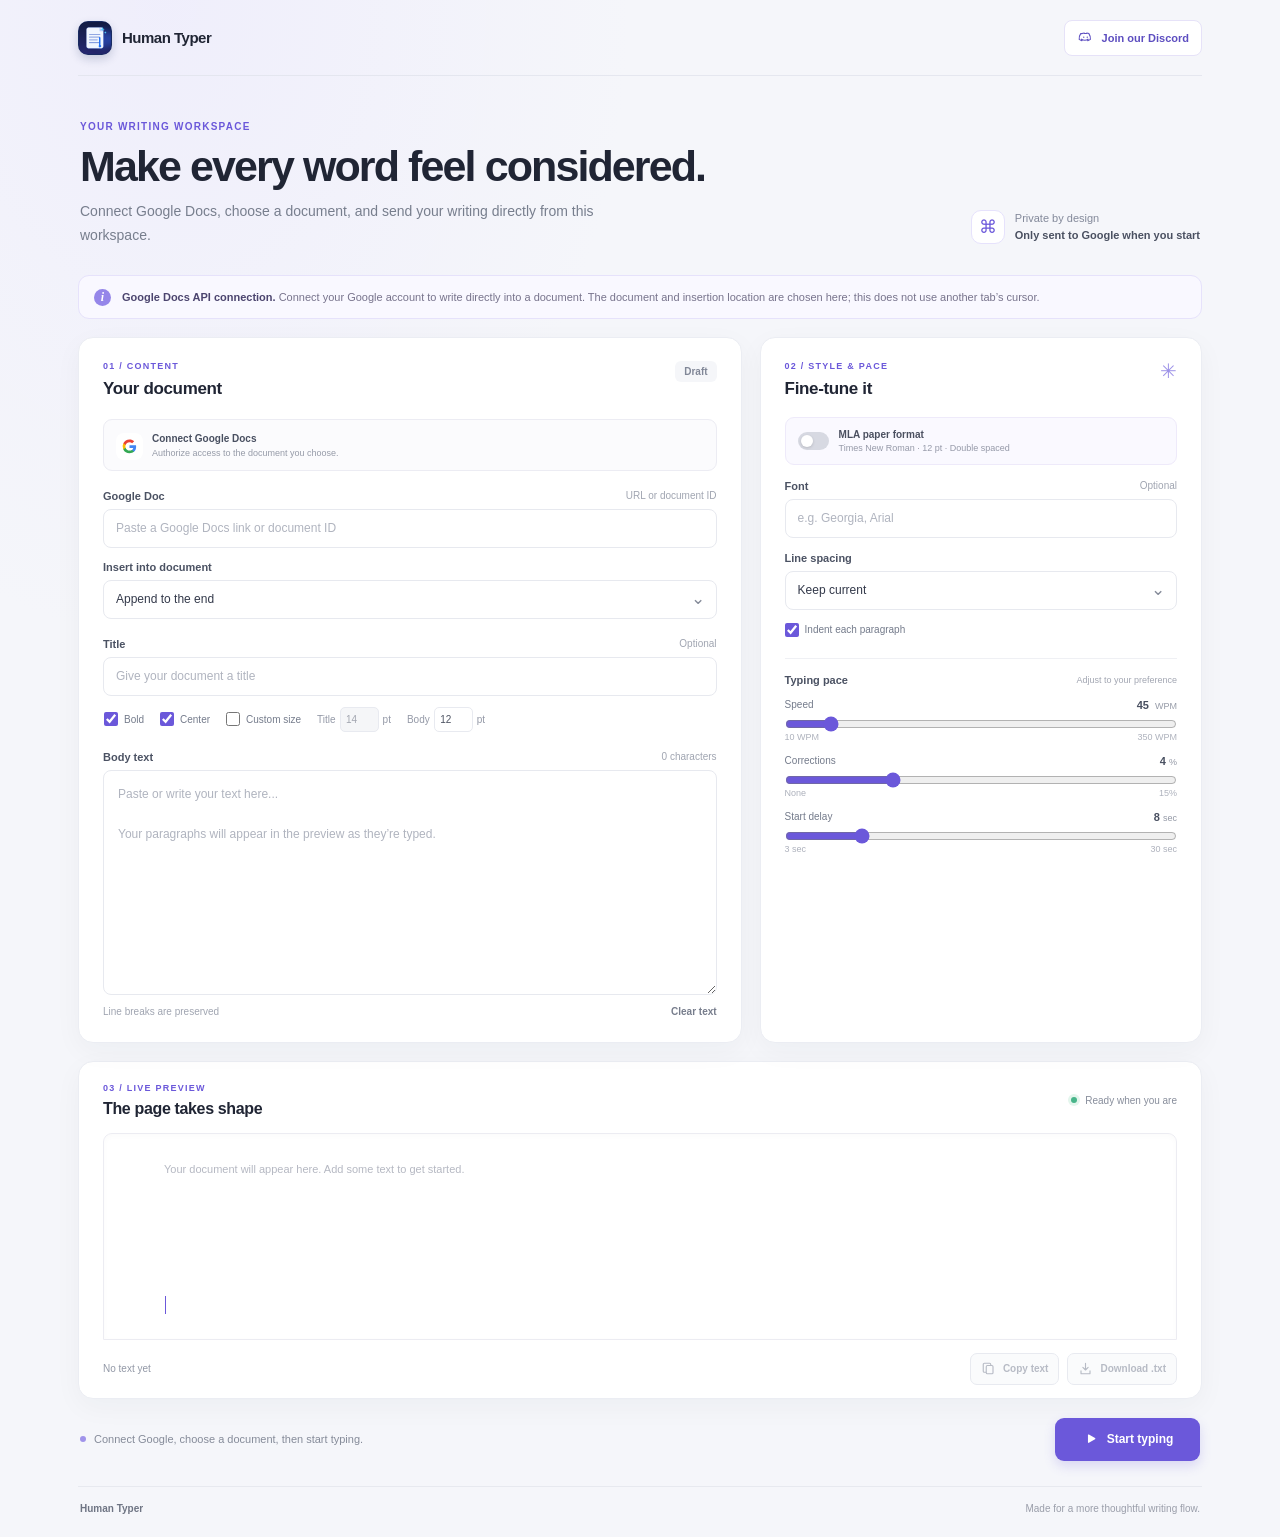
==== index.html @ 3720ee7c "Add files via upload" ====
<!doctype html>
<html lang="en">
  <head>
    <meta charset="utf-8">
    <meta name="viewport" content="width=device-width, initial-scale=1">
    <meta name="theme-color" content="#f5f6fa">
    <meta name="description" content="Connect Google Docs and insert your writing directly into the document from a browser-based workspace.">
    <title>Human Typer — Writing workspace</title>
    <link rel="icon" type="image/png" href="HumanTyperIcon.png">
    <link rel="stylesheet" href="styles.css">
    <script src="https://accounts.google.com/gsi/client" async defer></script>
    <script src="app.js" defer></script>
  </head>
  <body>
    <div class="app-shell">
      <header class="topbar">
        <a class="brand" href="./" aria-label="Human Typer home">
          <span class="brand-mark" aria-hidden="true">
            <img src="HumanTyperIcon.png" alt="">
          </span>
          <span>Human Typer</span>
        </a>
        <a class="discord-link" href="https://discord.gg/YP2UZNAf6" target="_blank" rel="noopener noreferrer">
          <svg viewBox="0 0 24 24" fill="none" aria-hidden="true"><path d="M7.2 6.5a14.2 14.2 0 0 1 3-.9l.4.8a13 13 0 0 1 2.8 0l.4-.8a14.2 14.2 0 0 1 3 .9c1.9 2.8 2.4 5.5 2.1 8.2a12 12 0 0 1-3.7 1.9l-.8-1.3c.5-.2 1-.5 1.4-.8a10 10 0 0 1-9.6 0c.5.3.9.6 1.4.8l-.8 1.3a12 12 0 0 1-3.7-1.9c-.3-2.7.2-5.4 2.1-8.2Z" stroke="currentColor" stroke-width="1.5" stroke-linejoin="round"/><circle cx="9.5" cy="11.5" r="1" fill="currentColor"/><circle cx="14.5" cy="11.5" r="1" fill="currentColor"/></svg>
          <span>Join our Discord</span>
        </a>
      </header>

      <main>
        <section class="intro">
          <div>
            <p class="eyebrow">YOUR WRITING WORKSPACE</p>
            <h1>Make every word<br class="mobile-break"> feel considered.</h1>
            <p class="intro-copy">Connect Google Docs, choose a document, and send your writing directly from this workspace.</p>
          </div>
          <div class="shortcut-note">
            <span class="shortcut-icon" aria-hidden="true">⌘</span>
            <span>Private by design<br><strong>Only sent to Google when you start</strong></span>
          </div>
        </section>

        <section class="notice" aria-label="Google Docs connection">
          <span class="notice-icon" aria-hidden="true">i</span>
          <p><strong>Google Docs API connection.</strong> Connect your Google account to write directly into a document. The document and insertion location are chosen here; this does not use another tab’s cursor.</p>
        </section>

        <div class="workspace">
          <section class="card compose-card" aria-labelledby="compose-heading">
            <div class="card-heading">
              <div>
                <p class="section-kicker">01 / CONTENT</p>
                <h2 id="compose-heading">Your document</h2>
              </div>
              <span class="soft-tag">Draft</span>
            </div>

            <div class="google-connection">
              <div class="connection-header">
                <span class="connection-icon" aria-hidden="true">
                  <svg viewBox="0 0 24 24"><path fill="#4285F4" d="M21.35 12.22c0-.72-.06-1.42-.18-2.09H12v3.96h5.24a4.49 4.49 0 0 1-1.94 2.95v2.42h3.14c1.84-1.7 2.91-4.2 2.91-7.24Z"/><path fill="#34A853" d="M12 21.6c2.64 0 4.86-.88 6.48-2.37l-3.14-2.42c-.87.58-1.98.93-3.34.93-2.56 0-4.73-1.73-5.51-4.05H3.25v2.5A9.79 9.79 0 0 0 12 21.6Z"/><path fill="#FBBC05" d="M6.49 13.69a5.9 5.9 0 0 1 0-3.77v-2.5H3.25a9.78 9.78 0 0 0 0 8.77l3.24-2.5Z"/><path fill="#EA4335" d="M12 5.86c1.44 0 2.74.5 3.76 1.48l2.82-2.82C16.85 2.93 14.64 2 12 2a9.79 9.79 0 0 0-8.75 5.42l3.24 2.5C7.27 7.59 9.44 5.86 12 5.86Z"/></svg>
                </span>
                <div class="connection-copy">
                  <strong id="google-account-status">Connect Google Docs</strong>
                  <small id="google-account-detail">Authorize access to the document you choose.</small>
                </div>
                <button id="google-connect-button" class="connect-button" type="button">Connect Google</button>
              </div>
            </div>

            <label class="field-label" for="document-input">Google Doc <span>URL or document ID</span></label>
            <input id="document-input" class="text-input" type="text" placeholder="Paste a Google Docs link or document ID" autocomplete="url">
            <label class="field-label insertion-label" for="insert-mode">Insert into document</label>
            <div class="select-wrap">
              <select id="insert-mode" class="text-input">
                <option value="append">Append to the end</option>
                <option value="replace">Replace all document content</option>
              </select>
              <span aria-hidden="true">⌄</span>
            </div>
            <p id="document-warning" class="document-warning" hidden>Replacing deletes the existing document body before inserting your text.</p>

            <label class="field-label" for="title-input">Title <span>Optional</span></label>
            <input id="title-input" class="text-input" type="text" maxlength="240" placeholder="Give your document a title">

            <div class="title-options">
              <label class="check-option"><input id="title-bold" type="checkbox" checked><span>Bold</span></label>
              <label class="check-option"><input id="title-center" type="checkbox" checked><span>Center</span></label>
              <label class="check-option"><input id="title-custom-size" type="checkbox"><span>Custom size</span></label>
              <label class="inline-size" for="title-size">Title <input id="title-size" type="number" min="1" max="400" value="14" disabled> pt</label>
              <label class="inline-size" for="body-size">Body <input id="body-size" type="number" min="1" max="400" value="12"> pt</label>
            </div>

            <label class="field-label body-label" for="body-input">Body text <span id="character-count">0 characters</span></label>
            <textarea id="body-input" class="body-input" placeholder="Paste or write your text here...&#10;&#10;Your paragraphs will appear in the preview as they’re typed." spellcheck="true"></textarea>
            <div class="input-footer">
              <span>Line breaks are preserved</span>
              <button id="clear-button" class="text-button" type="button">Clear text</button>
            </div>
          </section>

          <aside class="card settings-card" aria-labelledby="settings-heading">
            <div class="card-heading">
              <div>
                <p class="section-kicker">02 / STYLE & PACE</p>
                <h2 id="settings-heading">Fine-tune it</h2>
              </div>
              <span class="settings-glyph" aria-hidden="true">✳</span>
            </div>

            <label class="mla-option">
              <input id="mla-format" type="checkbox">
              <span class="switch" aria-hidden="true"></span>
              <span class="mla-copy"><strong>MLA paper format</strong><small>Times New Roman · 12 pt · Double spaced</small></span>
            </label>

            <div class="settings-fields">
              <label class="field-label" for="font-input">Font <span>Optional</span></label>
              <input id="font-input" class="text-input" type="text" maxlength="80" placeholder="e.g. Georgia, Arial">

              <label class="field-label spacing-label" for="line-spacing">Line spacing</label>
              <div class="select-wrap">
                <select id="line-spacing" class="text-input">
                  <option value="1.2">Keep current</option>
                  <option value="1">Single</option>
                  <option value="1.5">1.5 lines</option>
                  <option value="2">Double</option>
                  <option value="custom">Custom</option>
                </select>
                <span aria-hidden="true">⌄</span>
              </div>
              <label id="custom-spacing-wrap" class="field-label custom-spacing" for="custom-spacing" hidden>Custom spacing <span>0.5–5 lines</span></label>
              <input id="custom-spacing" class="text-input" type="number" min="0.5" max="5" step="0.05" value="1.25" hidden>

              <label class="check-option indent-option">
                <input id="indent-paragraphs" type="checkbox" checked>
                <span>Indent each paragraph</span>
              </label>
            </div>

            <div class="setting-divider"></div>
            <div class="pace-heading">
              <span class="field-label">Typing pace</span>
              <span class="pace-note">Adjust to your preference</span>
            </div>

            <div class="range-setting">
              <label for="speed-range"><span>Speed</span><strong><output id="speed-value" for="speed-range">45</output> <small>WPM</small></strong></label>
              <input id="speed-range" type="range" min="10" max="350" value="45">
              <div class="range-limits"><span>10 WPM</span><span>350 WPM</span></div>
            </div>
            <div class="range-setting">
              <label for="mistakes-range"><span>Corrections</span><strong><output id="mistakes-value" for="mistakes-range">4</output><small>%</small></strong></label>
              <input id="mistakes-range" type="range" min="0" max="15" value="4">
              <div class="range-limits"><span>None</span><span>15%</span></div>
            </div>
            <div class="range-setting last-range">
              <label for="delay-range"><span>Start delay</span><strong><output id="delay-value" for="delay-range">8</output><small>sec</small></strong></label>
              <input id="delay-range" type="range" min="3" max="30" value="8">
              <div class="range-limits"><span>3 sec</span><span>30 sec</span></div>
            </div>
          </aside>
        </div>

        <section class="card preview-card" aria-labelledby="preview-heading">
          <div class="preview-heading-row">
            <div class="card-heading">
              <div>
                <p class="section-kicker">03 / LIVE PREVIEW</p>
                <h2 id="preview-heading">The page takes shape</h2>
              </div>
            </div>
            <span id="preview-state" class="preview-state"><span></span> Ready when you are</span>
          </div>
          <div class="preview-paper">
            <div id="preview-title" class="preview-title" hidden></div>
            <div id="preview-body" class="preview-body"><span class="preview-placeholder">Your document will appear here. Add some text to get started.</span></div>
            <span id="typing-caret" class="typing-caret" hidden aria-hidden="true"></span>
          </div>
          <div class="preview-footer">
            <span id="progress-label">No text yet</span>
            <div class="preview-actions">
              <button id="copy-button" class="secondary-button" type="button" disabled>
                <svg viewBox="0 0 20 20" fill="none" aria-hidden="true"><rect x="7" y="6" width="9" height="11" rx="1.5" stroke="currentColor" stroke-width="1.5"/><path d="M13 6V4.5A1.5 1.5 0 0 0 11.5 3h-7A1.5 1.5 0 0 0 3 4.5v9A1.5 1.5 0 0 0 4.5 15H7" stroke="currentColor" stroke-width="1.5"/></svg>
                Copy text
              </button>
              <button id="download-button" class="secondary-button" type="button" disabled>
                <svg viewBox="0 0 20 20" fill="none" aria-hidden="true"><path d="M10 3v9m0 0 3.5-3.5M10 12 6.5 8.5M4 13v3.5A.5.5 0 0 0 4.5 17h11a.5.5 0 0 0 .5-.5V13" stroke="currentColor" stroke-width="1.5" stroke-linecap="round" stroke-linejoin="round"/></svg>
                Download .txt
              </button>
            </div>
          </div>
        </section>

        <div class="action-row">
          <p id="action-hint"><span class="hint-dot" aria-hidden="true"></span> Connect Google, choose a document, then start typing.</p>
          <div class="action-buttons">
            <button id="stop-button" class="stop-button" type="button" disabled>Stop</button>
            <button id="start-button" class="start-button" type="button">
              <svg viewBox="0 0 20 20" fill="none" aria-hidden="true"><path d="M7 4.75a.75.75 0 0 1 1.13-.65l7.2 4.25a.75.75 0 0 1 0 1.3l-7.2 4.25A.75.75 0 0 1 7 13.25v-8.5Z" fill="currentColor"/></svg>
              Start typing
            </button>
          </div>
        </div>
      </main>

      <footer class="footer">
        <span>Human Typer</span>
        <span>Made for a more thoughtful writing flow.</span>
      </footer>
      <div id="toast" class="toast" role="status" aria-live="polite"></div>
      <div id="screen-reader-status" class="sr-only" role="status" aria-live="polite"></div>
    </div>
  </body>
</html>
---- styles.css ----
:root {
  color-scheme: light;
  font-family: "DM Sans", -apple-system, BlinkMacSystemFont, "Segoe UI", sans-serif;
  color: #202534;
  background: #f5f6fa;
  font-synthesis: none;
  text-rendering: optimizeLegibility;
  --ink: #202534;
  --muted: #818797;
  --line: #e9ebf1;
  --purple: #6b58da;
  --purple-dark: #5846c3;
  --purple-light: #f1efff;
  --surface: #fff;
  --shadow: 0 8px 28px rgb(34 39 61 / 4%);
}

* { box-sizing: border-box; }

body {
  min-width: 320px;
  margin: 0;
  background:
    radial-gradient(ellipse at 13% 0%, rgb(227 222 255 / 32%), transparent 29rem),
    #f5f6fa;
}

button, input, textarea, select { font: inherit; }
button { cursor: pointer; }
button:disabled { cursor: not-allowed; }

.app-shell { max-width: 1200px; margin: 0 auto; padding: 0 38px; }
.topbar { height: 76px; display: flex; align-items: center; justify-content: space-between; border-bottom: 1px solid rgb(226 228 237 / 80%); }
.brand { display: inline-flex; gap: 10px; align-items: center; color: var(--ink); text-decoration: none; font-family: Manrope, sans-serif; font-size: 15px; font-weight: 800; letter-spacing: -.5px; }
.brand-mark { width: 34px; height: 34px; display: grid; place-items: center; overflow: hidden; border-radius: 10px; background: #192b61; box-shadow: 0 4px 10px rgb(25 43 97 / 20%); }
.brand-mark img { display: block; width: 100%; height: 100%; object-fit: cover; }
.discord-link { display: inline-flex; min-height: 36px; align-items: center; justify-content: center; gap: 8px; padding: 0 12px; border: 1px solid #e6e2f8; border-radius: 8px; color: #5d4ec0; background: #fff; font-size: 11px; font-weight: 700; text-decoration: none; transition: background .15s, border-color .15s; }
.discord-link svg { width: 17px; height: 17px; }
.discord-link:hover { border-color: #c9c1ef; background: #f7f5ff; }
.local-badge { display: inline-flex; align-items: center; gap: 8px; color: #72798b; font-size: 12px; font-weight: 500; }
.local-badge > span, .preview-state > span { width: 7px; height: 7px; border-radius: 50%; background: #48b58a; box-shadow: 0 0 0 3px #e4f6ed; }

.intro { padding: 44px 2px 27px; display: flex; align-items: flex-end; justify-content: space-between; gap: 24px; }
.eyebrow, .section-kicker { margin: 0 0 9px; color: var(--purple); font-size: 10px; line-height: 1.3; font-weight: 700; letter-spacing: 1.25px; }
h1, h2, p { margin-top: 0; }
h1 { margin-bottom: 10px; font-family: Manrope, sans-serif; font-size: clamp(32px, 4vw, 43px); letter-spacing: -1.9px; line-height: 1.12; font-weight: 700; }
.intro-copy { max-width: 560px; margin-bottom: 0; color: #777e8d; font-size: 14px; line-height: 1.7; }
.shortcut-note { display: flex; align-items: center; gap: 10px; margin-bottom: 3px; color: #83899a; font-size: 11px; line-height: 1.6; white-space: nowrap; }
.shortcut-note strong { color: #4a5061; font-weight: 600; }
.shortcut-icon { width: 34px; height: 34px; display: grid; place-items: center; border: 1px solid #e6e2fc; border-radius: 10px; color: var(--purple); background: #fff; font-size: 18px; }
.mobile-break { display: none; }

.notice { display: flex; align-items: flex-start; gap: 11px; padding: 12px 15px; border: 1px solid #e6e2fb; border-radius: 11px; background: #f9f8ff; }
.notice-icon { flex: 0 0 17px; width: 17px; height: 17px; display: grid; place-items: center; margin-top: 1px; border-radius: 50%; color: #fff; background: #9586e9; font-family: Georgia, serif; font-size: 12px; font-style: italic; font-weight: 700; }
.notice p { margin: 0; color: #77738c; font-size: 11px; line-height: 1.65; }
.notice strong { color: #4c456f; font-weight: 700; }

.workspace { display: grid; grid-template-columns: minmax(0, 1.35fr) minmax(310px, .9fr); gap: 18px; margin-top: 18px; align-items: stretch; }
.card { border: 1px solid #ebedf3; border-radius: 15px; background: var(--surface); box-shadow: var(--shadow); }
.compose-card, .settings-card { padding: 23px 24px; }
.card-heading { display: flex; align-items: flex-start; justify-content: space-between; gap: 12px; }
.card-heading h2 { margin: 0; font-family: Manrope, sans-serif; font-size: 17px; font-weight: 700; letter-spacing: -.35px; }
.card-heading .section-kicker { margin-bottom: 6px; font-size: 9px; }
.soft-tag { padding: 5px 9px; border-radius: 6px; color: #818797; background: #f5f6f9; font-size: 10px; font-weight: 600; }
.settings-glyph { color: #9c91e7; font-size: 20px; line-height: 1; }

.field-label { display: flex; justify-content: space-between; gap: 10px; margin: 19px 0 7px; color: #4b5263; font-size: 11px; font-weight: 600; }
.field-label > span { color: #a0a5b1; font-size: 10px; font-weight: 400; }
.text-input { width: 100%; height: 39px; padding: 0 12px; border: 1px solid #e7e9ef; border-radius: 8px; outline: none; color: #33394a; background: #fff; font-size: 12px; transition: border-color .15s, box-shadow .15s; }
.text-input::placeholder, textarea::placeholder { color: #b0b4bf; }
.text-input:focus, .body-input:focus { border-color: #9a8ee9; box-shadow: 0 0 0 3px rgb(107 88 218 / 10%); }
.text-input:disabled { color: #a3a7b2; background: #f6f7f9; }
.google-connection { margin-top: 20px; padding: 13px 12px 10px; border: 1px solid #ececf3; border-radius: 9px; background: #fbfbfd; }
.connection-header { display: flex; align-items: center; gap: 9px; }
.connection-icon { flex: 0 0 27px; width: 27px; height: 27px; display: grid; place-items: center; border-radius: 8px; background: white; }
.connection-icon svg { width: 17px; height: 17px; }
.connection-copy { min-width: 0; flex: 1; display: grid; gap: 3px; }
.connection-copy strong { color: #484f60; font-size: 10px; font-weight: 700; }
.connection-copy small { color: #969ba8; font-size: 9px; line-height: 1.4; }
.connect-button { flex: 0 0 auto; min-height: 31px; padding: 0 10px; border: 1px solid #e6e2f8; border-radius: 7px; color: #5d4ec0; background: #fff; font-size: 10px; font-weight: 700; }
.connect-button[hidden] { display: none; }
.connect-button[href] { display: inline-flex; align-items: center; text-decoration: none; }
.connect-button:hover { border-color: #c9c1ef; background: #f7f5ff; }
.connect-button:disabled { opacity: .6; cursor: wait; }
.client-config { margin-top: 11px; padding-top: 9px; border-top: 1px solid #eff0f4; }
.client-config summary { color: #777d8c; font-size: 9px; font-weight: 600; cursor: pointer; }
.client-config > p { margin: 8px 0; color: #969ba8; font-size: 9px; line-height: 1.55; }
.client-config .field-label { margin-top: 9px; }
.insertion-label { margin-top: 13px; }
.document-warning { margin: 7px 0 0; color: #a6574e; font-size: 10px; line-height: 1.5; }
.document-warning[hidden] { display: none; }
.title-options { display: flex; flex-wrap: wrap; align-items: center; gap: 11px 16px; padding: 11px 1px 3px; }
.check-option { display: inline-flex; align-items: center; gap: 6px; color: #747b8b; font-size: 10px; white-space: nowrap; cursor: pointer; }
.check-option input, .mla-option > input { width: 14px; height: 14px; margin: 0; accent-color: var(--purple); cursor: pointer; }
.inline-size { display: inline-flex; align-items: center; gap: 4px; color: #9499a7; font-size: 10px; white-space: nowrap; }
.inline-size input { width: 39px; height: 25px; padding: 0 4px; border: 1px solid #e8eaf0; border-radius: 5px; color: #4d5362; background: #fff; font-size: 10px; text-align: center; }
.inline-size input:disabled { color: #a2a6b0; background: #f5f6f8; }
.body-label { margin-top: 16px; }
.body-input { display: block; width: 100%; min-height: 225px; padding: 13px 14px; resize: vertical; border: 1px solid #e7e9ef; border-radius: 8px; outline: none; color: #414858; background: #fff; font-size: 12px; line-height: 1.7; transition: border-color .15s, box-shadow .15s; }
.input-footer { display: flex; align-items: center; justify-content: space-between; padding-top: 9px; color: #a0a5b1; font-size: 10px; }
.text-button { padding: 2px 0; border: 0; color: #777d8c; background: transparent; font-size: 10px; font-weight: 600; }
.text-button:hover { color: var(--purple); }

.mla-option { display: flex; align-items: center; gap: 10px; margin: 18px 0 2px; padding: 11px 12px; border: 1px solid #eeeafa; border-radius: 9px; background: #faf9ff; cursor: pointer; }
.mla-option > input { position: absolute; width: 1px; height: 1px; opacity: 0; }
.switch { position: relative; flex: 0 0 31px; width: 31px; height: 18px; border-radius: 99px; background: #d7d9e2; transition: background .2s; }
.switch::after { position: absolute; top: 3px; left: 3px; width: 12px; height: 12px; border-radius: 50%; background: white; box-shadow: 0 1px 3px rgb(0 0 0 / 15%); content: ""; transition: transform .2s; }
.mla-option > input:checked + .switch { background: var(--purple); }
.mla-option > input:checked + .switch::after { transform: translateX(13px); }
.mla-option > input:focus-visible + .switch { outline: 3px solid rgb(107 88 218 / 22%); outline-offset: 2px; }
.mla-copy { display: grid; gap: 3px; }
.mla-copy strong { color: #4b5060; font-size: 10px; font-weight: 700; }
.mla-copy small { color: #9599a8; font-size: 9px; }
.settings-fields .field-label { margin-top: 15px; }
.settings-fields .spacing-label { margin-top: 14px; }
.select-wrap { position: relative; }
.select-wrap select { appearance: none; }
.select-wrap > span { position: absolute; top: 8px; right: 12px; color: #858b99; font-size: 17px; pointer-events: none; }
.custom-spacing[hidden], #custom-spacing[hidden] { display: none; }
.custom-spacing { margin-top: 11px !important; }
#custom-spacing { margin-top: -1px; }
.indent-option { margin-top: 13px; font-size: 10px; }
.setting-divider { height: 1px; margin: 17px 0 15px; background: #eff0f4; }
.pace-heading { display: flex; align-items: center; justify-content: space-between; }
.pace-heading .field-label { margin: 0; }
.pace-note { color: #a2a6b2; font-size: 9px; }
.range-setting { margin-top: 13px; }
.range-setting > label { display: flex; align-items: center; justify-content: space-between; color: #747b8b; font-size: 10px; }
.range-setting > label strong { color: #484f60; font-size: 11px; font-weight: 700; }
.range-setting > label small { margin-left: 3px; color: #9499a6; font-size: 9px; font-weight: 500; }
input[type="range"] { display: block; width: 100%; height: 14px; margin: 6px 0 1px; accent-color: var(--purple); cursor: pointer; }
.range-limits { display: flex; justify-content: space-between; color: #adb1bc; font-size: 9px; }
.last-range { margin-top: 13px; }

.preview-card { margin-top: 18px; padding: 21px 24px 0; overflow: hidden; }
.preview-heading-row { display: flex; align-items: center; justify-content: space-between; gap: 12px; padding-bottom: 15px; }
.preview-heading-row .card-heading h2 { font-size: 16px; }
.preview-state { display: inline-flex; align-items: center; gap: 8px; color: #878d9b; font-size: 10px; white-space: nowrap; }
.preview-state > span { width: 6px; height: 6px; box-shadow: 0 0 0 3px #e4f6ed; }
.preview-state[data-state="running"] > span { background: #e4a948; box-shadow: 0 0 0 3px #fcf1dc; }
.preview-state[data-state="stopped"] > span { background: #d27b79; box-shadow: 0 0 0 3px #fae9e9; }
.preview-paper { min-height: 190px; max-height: 460px; overflow: auto; padding: 24px clamp(20px, 5vw, 60px); border: 1px solid #ececf2; border-radius: 9px 9px 0 0; background: #fff; box-shadow: inset 0 2px 6px rgb(35 42 65 / 2%); }
.preview-title { margin-bottom: 1em; color: #303547; font-size: 14pt; line-height: 1.4; white-space: pre-wrap; }
.preview-body { min-height: 138px; color: #424858; font-family: Georgia, serif; font-size: 12pt; line-height: 1.2; white-space: pre-wrap; overflow-wrap: anywhere; tab-size: 4; }
.preview-placeholder { color: #b5b8c2; font-family: "DM Sans", sans-serif; font-size: 11px; }
.typing-caret { display: inline-block; width: 1px; height: 1.1em; margin-left: 1px; background: var(--purple); vertical-align: text-bottom; animation: blink .95s step-end infinite; }
@keyframes blink { 50% { opacity: 0; } }
.preview-footer { min-height: 58px; display: flex; align-items: center; justify-content: space-between; gap: 12px; color: #9298a6; font-size: 10px; }
.preview-actions { display: flex; gap: 8px; }
.secondary-button { display: inline-flex; align-items: center; gap: 7px; min-height: 32px; padding: 0 10px; border: 1px solid #e8eaf0; border-radius: 7px; color: #646b7a; background: white; font-size: 10px; font-weight: 600; transition: background .15s, border-color .15s; }
.secondary-button svg { width: 15px; height: 15px; }
.secondary-button:hover:not(:disabled) { border-color: #cec8f4; color: var(--purple); background: #faf9ff; }
.secondary-button:disabled { color: #b7bbc5; background: #fafbfc; }

.action-row { display: flex; align-items: center; justify-content: space-between; gap: 20px; padding: 19px 2px 25px; }
.action-row > p { display: flex; align-items: center; gap: 8px; margin: 0; color: #858b99; font-size: 11px; }
.hint-dot { width: 6px; height: 6px; border-radius: 50%; background: #a093ea; }
.action-buttons { display: flex; gap: 9px; }
.start-button, .stop-button { display: inline-flex; justify-content: center; align-items: center; gap: 8px; min-width: 145px; height: 43px; padding: 0 17px; border: 0; border-radius: 9px; font-size: 12px; font-weight: 700; transition: transform .15s, background .15s, box-shadow .15s; }
.start-button { color: #fff; background: var(--purple); box-shadow: 0 5px 12px rgb(107 88 218 / 20%); }
.start-button:hover:not(:disabled) { transform: translateY(-1px); background: var(--purple-dark); box-shadow: 0 7px 16px rgb(107 88 218 / 28%); }
.start-button:disabled { opacity: .58; }
.start-button svg { width: 17px; height: 17px; }
.stop-button { min-width: 78px; border: 1px solid #eadcdd; color: #a05055; background: #fff; }
.stop-button:hover:not(:disabled) { background: #fff5f5; }
.stop-button:disabled { display: none; }
.footer { display: flex; justify-content: space-between; padding: 16px 2px 23px; border-top: 1px solid #e7e9ef; color: #9a9eaa; font-size: 10px; }
.footer span:first-child { color: #6e7483; font-weight: 600; }
.toast { position: fixed; right: 24px; bottom: 20px; z-index: 3; padding: 11px 15px; transform: translateY(10px); border: 1px solid #e7e3fa; border-radius: 9px; color: #55489d; background: #fff; box-shadow: 0 8px 24px rgb(34 39 61 / 12%); font-size: 12px; opacity: 0; pointer-events: none; transition: opacity .2s, transform .2s; }
.toast.show { transform: translateY(0); opacity: 1; }
.sr-only { position: absolute; width: 1px; height: 1px; padding: 0; margin: -1px; overflow: hidden; clip: rect(0, 0, 0, 0); white-space: nowrap; border: 0; }

button:focus-visible, input:focus-visible, select:focus-visible, textarea:focus-visible { outline: 3px solid rgb(107 88 218 / 28%); outline-offset: 2px; }

@media (max-width: 820px) {
  .app-shell { padding: 0 24px; }
  .workspace { grid-template-columns: minmax(0, 1.1fr) minmax(285px, .9fr); gap: 13px; }
  .compose-card, .settings-card { padding: 20px 18px; }
  .title-options { gap: 10px 12px; }
  .pace-note { display: none; }
}

@media (max-width: 680px) {
  .app-shell { padding: 0 17px; }
  .topbar { height: 65px; }
  .local-badge { font-size: 10px; }
  .intro { padding: 35px 2px 22px; }
  h1 { font-size: 35px; }
  .intro-copy { max-width: 460px; font-size: 12px; }
  .shortcut-note { display: none; }
  .workspace { grid-template-columns: 1fr; gap: 14px; margin-top: 14px; }
  .compose-card, .settings-card { padding: 21px 20px; }
  .body-input { min-height: 190px; }
  .preview-card { margin-top: 14px; padding: 19px 18px 0; }
  .preview-paper { min-height: 170px; padding: 22px 18px; }
  .preview-heading-row { align-items: flex-start; }
  .preview-state { margin-top: 3px; font-size: 9px; }
  .action-row { align-items: stretch; flex-direction: column; padding: 17px 2px 20px; }
  .action-row > p { font-size: 10px; }
  .action-buttons { justify-content: flex-end; }
  .start-button { flex: 1; }
  .footer { gap: 12px; font-size: 9px; }
}

@media (max-width: 400px) {
  .app-shell { padding: 0 13px; }
  .discord-link { min-height: 33px; gap: 6px; padding: 0 9px; font-size: 10px; }
  .discord-link svg { width: 15px; height: 15px; }
  .intro { padding-top: 29px; }
  h1 { font-size: 31px; letter-spacing: -1.4px; }
  .mobile-break { display: initial; }
  .notice { padding: 11px; }
  .notice p { font-size: 10px; }
  .compose-card, .settings-card { padding: 19px 15px; }
  .title-options { gap: 9px; }
  .preview-footer { align-items: flex-start; flex-direction: column; padding: 12px 0; }
  .preview-actions { width: 100%; }
  .secondary-button { flex: 1; justify-content: center; padding: 0 6px; }
}

@media (prefers-reduced-motion: reduce) {
  *, *::before, *::after { scroll-behavior: auto !important; animation-duration: .01ms !important; animation-iteration-count: 1 !important; transition-duration: .01ms !important; }
}
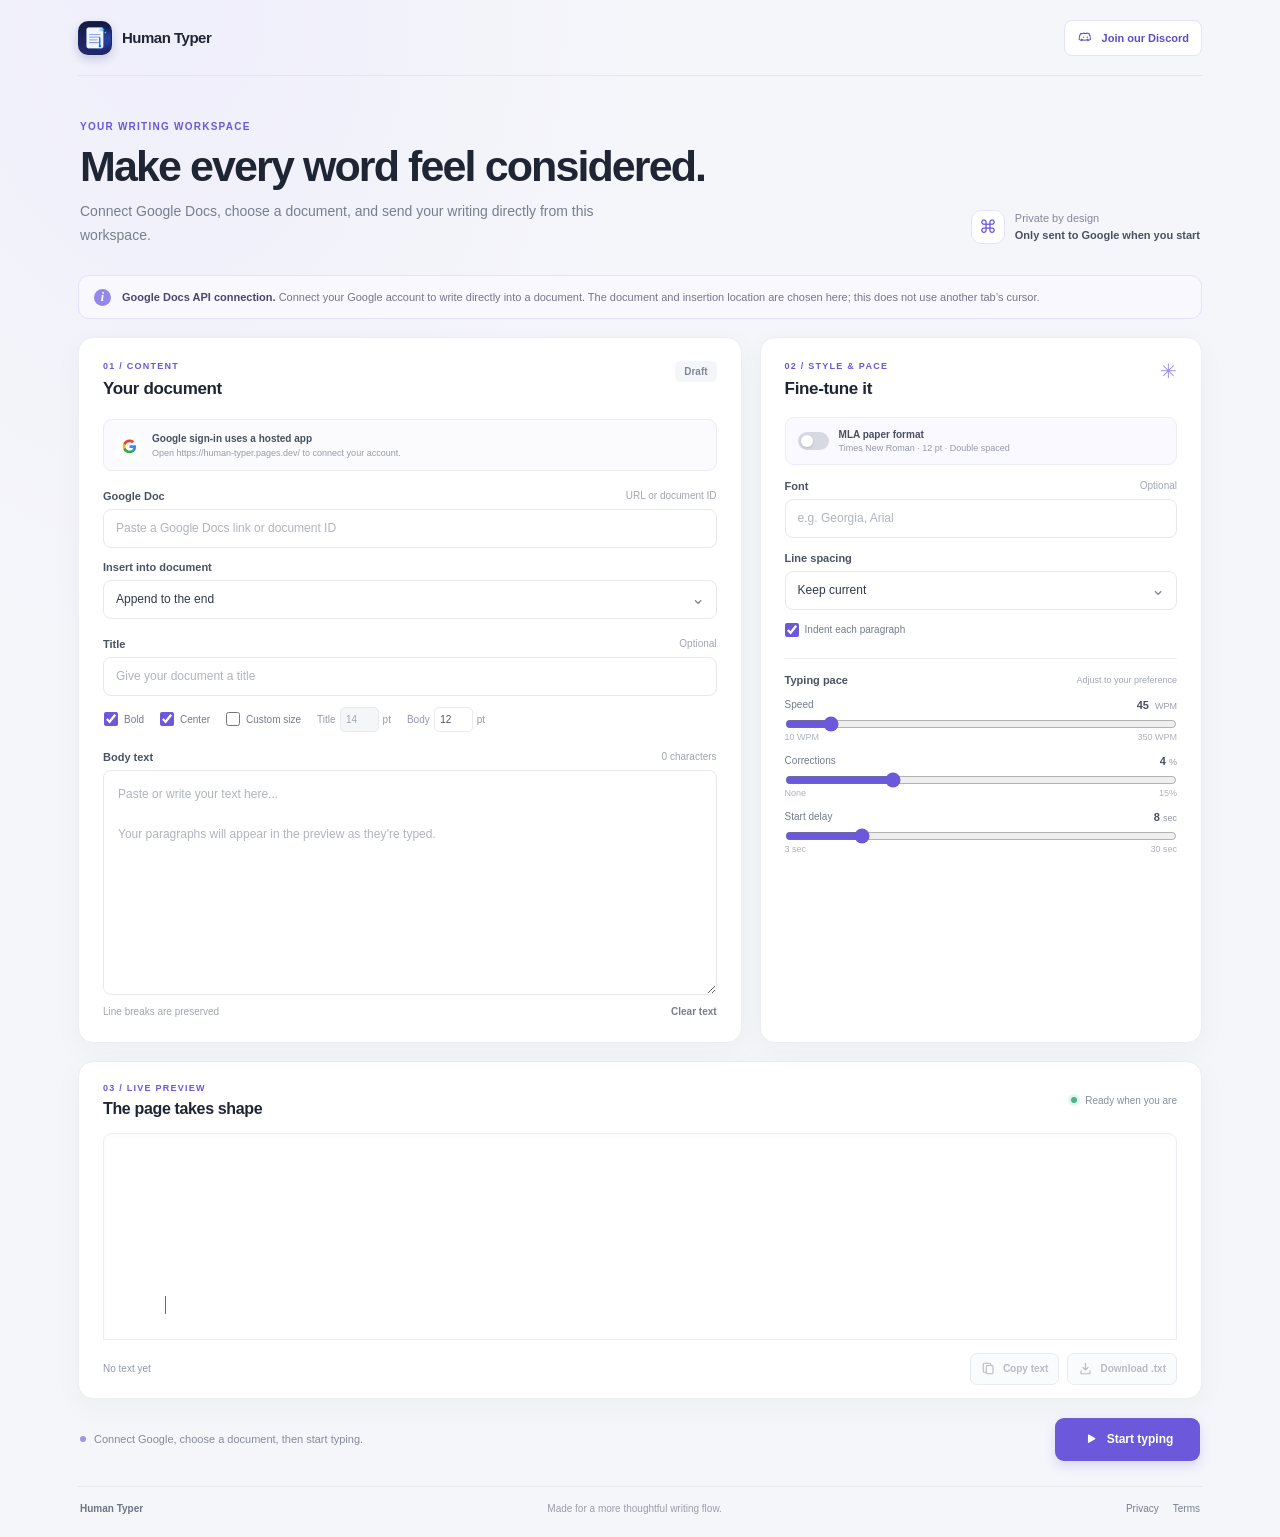
==== commit 8cd5bc12: "Add files via upload" ====
--- a/index.html
+++ b/index.html
@@ -206,6 +206,10 @@
       <footer class="footer">
         <span>Human Typer</span>
         <span>Made for a more thoughtful writing flow.</span>
+        <nav class="footer-links" aria-label="Legal">
+          <a href="privacy.html">Privacy</a>
+          <a href="terms.html">Terms</a>
+        </nav>
       </footer>
       <div id="toast" class="toast" role="status" aria-live="polite"></div>
       <div id="screen-reader-status" class="sr-only" role="status" aria-live="polite"></div>
--- a/styles.css
+++ b/styles.css
@@ -166,6 +166,26 @@
 .stop-button:disabled { display: none; }
 .footer { display: flex; justify-content: space-between; padding: 16px 2px 23px; border-top: 1px solid #e7e9ef; color: #9a9eaa; font-size: 10px; }
 .footer span:first-child { color: #6e7483; font-weight: 600; }
+.footer-links { display: flex; gap: 14px; }
+.footer-links a { color: #777e8d; text-decoration: none; }
+.footer-links a:hover { color: var(--purple); text-decoration: underline; }
+.legal-main { max-width: 820px; margin: 0 auto; padding: 38px 0 46px; }
+.legal-kicker { margin-bottom: 8px; color: var(--purple); font-size: 10px; font-weight: 700; letter-spacing: 1.25px; }
+.legal-main h1 { margin-bottom: 8px; font-size: clamp(32px, 4vw, 40px); }
+.legal-updated { margin-bottom: 25px; color: var(--muted); font-size: 12px; }
+.legal-nav { display: flex; flex-wrap: wrap; gap: 10px 18px; margin-bottom: 20px; padding: 14px 18px; border: 1px solid #e6e2fb; border-radius: 11px; background: #f9f8ff; }
+.legal-nav a { color: #5d4ec0; font-size: 12px; font-weight: 600; text-decoration: none; }
+.legal-nav a:hover { text-decoration: underline; }
+.legal-content { padding: 25px 28px; border: 1px solid #ebedf3; border-radius: 15px; background: var(--surface); box-shadow: var(--shadow); }
+.legal-content section + section { margin-top: 27px; padding-top: 24px; border-top: 1px solid var(--line); }
+.legal-content h2 { margin-bottom: 9px; font-family: Manrope, sans-serif; font-size: 18px; letter-spacing: -.3px; }
+.legal-content p, .legal-content li { color: #62697a; font-size: 13px; line-height: 1.75; }
+.legal-content p { margin-bottom: 10px; }
+.legal-content ul { margin: 8px 0 0; padding-left: 21px; }
+.legal-content li + li { margin-top: 5px; }
+.legal-content a { color: #5d4ec0; }
+.legal-back { display: inline-block; margin-bottom: 20px; color: #5d4ec0; font-size: 12px; font-weight: 600; text-decoration: none; }
+.legal-back:hover { text-decoration: underline; }
 .toast { position: fixed; right: 24px; bottom: 20px; z-index: 3; padding: 11px 15px; transform: translateY(10px); border: 1px solid #e7e3fa; border-radius: 9px; color: #55489d; background: #fff; box-shadow: 0 8px 24px rgb(34 39 61 / 12%); font-size: 12px; opacity: 0; pointer-events: none; transition: opacity .2s, transform .2s; }
 .toast.show { transform: translateY(0); opacity: 1; }
 .sr-only { position: absolute; width: 1px; height: 1px; padding: 0; margin: -1px; overflow: hidden; clip: rect(0, 0, 0, 0); white-space: nowrap; border: 0; }
@@ -199,7 +219,9 @@
   .action-row > p { font-size: 10px; }
   .action-buttons { justify-content: flex-end; }
   .start-button { flex: 1; }
-  .footer { gap: 12px; font-size: 9px; }
+  .footer { flex-wrap: wrap; gap: 12px; font-size: 9px; }
+  .legal-main { padding-top: 30px; }
+  .legal-content { padding: 21px 19px; }
 }
 
 @media (max-width: 400px) {
